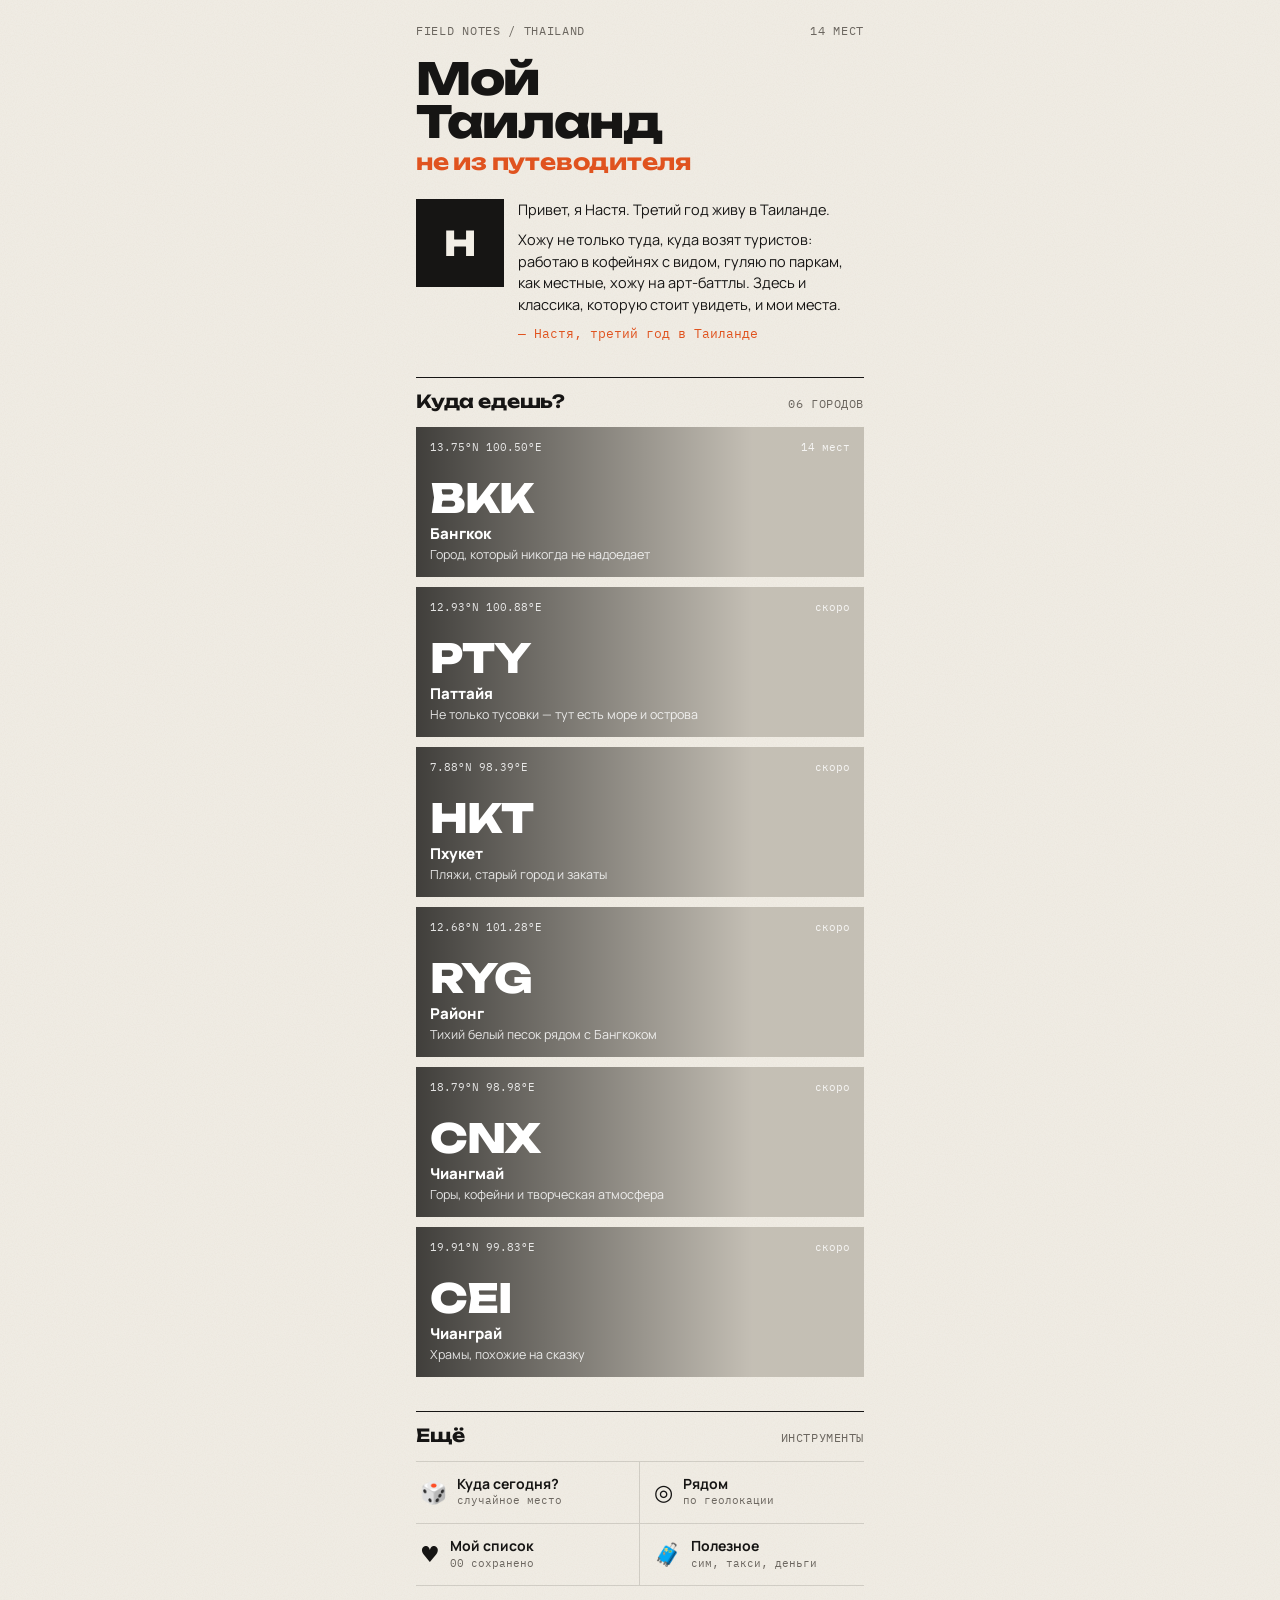
==== v2/index.html @ e49bb608 "QSNCC, Dusit Central Park, парк на крыше; фильтр «Инстаграмно» Co-Authored-By: Claude Opus 5.5 <nore" ====
<!doctype html>
<html lang="ru">
<head>
  <meta charset="utf-8">
  <meta name="viewport" content="width=device-width, initial-scale=1, viewport-fit=cover, user-scalable=no">
  <title>Мой Таиланд</title>
  <script src="https://telegram.org/js/telegram-web-app.js"></script>
  <link rel="preconnect" href="https://fonts.googleapis.com">
  <link rel="preconnect" href="https://fonts.gstatic.com" crossorigin>
  <link href="https://fonts.googleapis.com/css2?family=IBM+Plex+Mono:wght@400;500;600&family=Manrope:wght@400;500;600;700;800&family=Unbounded:wght@500;700;800&display=swap" rel="stylesheet">
  <link rel="stylesheet" href="https://unpkg.com/leaflet@1.9.4/dist/leaflet.css">
  <link rel="stylesheet" href="styles.css?v=11">
</head>
<body>
  <main id="app" aria-live="polite"></main>
  <div id="toast" class="toast" role="status"></div>
  <script src="https://unpkg.com/leaflet@1.9.4/dist/leaflet.js"></script>
  <script src="config.js?v=11"></script>
  <script src="app.js?v=11"></script>
</body>
</html>
---- v2/styles.css ----
:root {
  --paper: #f2eee6;
  --paper-2: #e6e0d4;
  --card: #fbf9f4;
  --ink: #161514;
  --ink-2: #6b665f;
  --line: rgba(22, 21, 20, 0.14);
  --accent: #e0531f;
  --green: #2f5d50;
  --sand: #d8c7a6;
  --shadow: 0 14px 28px -18px rgba(0, 0, 0, 0.5);
  --font: "Manrope", system-ui, sans-serif;
  --display: "Unbounded", "Manrope", system-ui, sans-serif;
  --mono: "IBM Plex Mono", ui-monospace, Menlo, monospace;
  --safe-top: env(safe-area-inset-top, 0px);
  --safe-bottom: env(safe-area-inset-bottom, 0px);
  --grain: url("data:image/svg+xml,%3Csvg xmlns='http://www.w3.org/2000/svg' width='160' height='160'%3E%3Cfilter id='n'%3E%3CfeTurbulence type='fractalNoise' baseFrequency='.9' numOctaves='2' stitchTiles='stitch'/%3E%3CfeColorMatrix values='0 0 0 0 0.3 0 0 0 0 0.27 0 0 0 0 0.22 0 0 0 .08 0'/%3E%3C/filter%3E%3Crect width='100%25' height='100%25' filter='url(%23n)'/%3E%3C/svg%3E");
  color-scheme: light;
}
:root[data-theme="dark"] {
  --paper: #151413;
  --paper-2: #23211f;
  --card: #1e1c1a;
  --ink: #efebe3;
  --ink-2: #9d968c;
  --line: rgba(239, 235, 227, 0.14);
  --accent: #f0652f;
  --green: #5c9c88;
  --shadow: 0 14px 28px -18px rgba(0, 0, 0, 0.9);
  color-scheme: dark;
}

* { box-sizing: border-box; -webkit-tap-highlight-color: transparent; }
html, body { margin: 0; padding: 0; }
body { background: var(--paper) var(--grain); color: var(--ink); font-family: var(--font); font-size: 15px; line-height: 1.5; -webkit-font-smoothing: antialiased; overflow-x: hidden; }
button { font: inherit; color: inherit; border: 0; background: none; cursor: pointer; padding: 0; }
img { display: block; max-width: 100%; }
#app { max-width: 480px; margin: 0 auto; min-height: 100vh; padding-bottom: calc(40px + var(--safe-bottom)); position: relative; overflow-x: hidden; }
.screen { animation: enter 0.3s ease both; }
@keyframes enter { from { opacity: 0.001; transform: translateY(6px); } to { opacity: 1; transform: none; } }

.mono { font-family: var(--mono); }
.kicker { font-family: var(--mono); font-size: 11.5px; letter-spacing: 0.06em; text-transform: uppercase; color: var(--ink-2); }
.sec { display: flex; align-items: baseline; justify-content: space-between; gap: 12px; margin: 34px 16px 12px; padding-top: 10px; border-top: 1.5px solid var(--ink); }
.sec h2 { font-family: var(--display); font-weight: 700; font-size: 18px; margin: 0; letter-spacing: -0.01em; }
.sec span { font-family: var(--mono); font-size: 11.5px; color: var(--ink-2); text-transform: uppercase; letter-spacing: 0.05em; }

/* ---------- Главная ---------- */
.cover { padding: calc(22px + var(--safe-top)) 16px 0; }
.cover .kicker { display: flex; justify-content: space-between; }
.cover h1 { font-family: var(--display); font-weight: 800; font-size: 44px; line-height: 0.98; margin: 18px 0 0; letter-spacing: -0.03em; }
.cover h1 span { color: var(--accent); display: block; font-size: 22px; font-weight: 700; letter-spacing: -0.01em; margin-top: 8px; }

.intro { display: grid; grid-template-columns: 88px 1fr; gap: 14px; margin: 26px 16px 0; }
.me { aspect-ratio: 1; background: var(--ink); color: var(--paper); display: grid; place-items: center; font-family: var(--display); font-size: 34px; font-weight: 800; overflow: hidden; position: relative; }
.me img { width: 100%; height: 100%; object-fit: cover; filter: grayscale(1) contrast(1.1); }
.intro p { margin: 0 0 8px; font-size: 14.5px; }
.intro .sign { font-family: var(--mono); font-size: 12.5px; color: var(--accent); }

.ways { display: grid; grid-template-columns: 1fr 1fr; gap: 10px; padding: 0 16px; }
.way { text-align: left; padding: 14px; min-height: 132px; display: flex; flex-direction: column; justify-content: space-between; border: 1.5px solid var(--ink); background: transparent; transition: transform 0.15s; }
.way:active { transform: scale(0.97); }
.way.local { background: var(--ink); color: var(--paper); }
.way .n { font-family: var(--mono); font-size: 11.5px; opacity: 0.7; }
.way b { font-family: var(--display); font-size: 18px; line-height: 1.1; display: block; }
.way small { display: block; font-size: 12.5px; opacity: 0.75; margin-top: 4px; }

.themes { display: grid; grid-template-columns: 1fr 1fr; gap: 10px; padding: 0 16px; }
.theme { position: relative; text-align: left; padding: 14px; min-height: 104px; display: flex; flex-direction: column; justify-content: space-between; background: var(--c); color: var(--t, #fff); transition: transform 0.15s; overflow: hidden; }
.theme:active { transform: scale(0.97); }
.theme:last-child:nth-child(odd) { grid-column: span 2; min-height: 84px; }
.theme .e { font-size: 26px; line-height: 1; }
.theme b { font-family: var(--display); font-size: 15px; font-weight: 700; line-height: 1.15; }
.theme .cnt { position: absolute; top: 12px; right: 12px; font-family: var(--mono); font-size: 11.5px; opacity: 0.85; }

.cities { display: grid; gap: 10px; padding: 0 16px; }
.city { position: relative; height: 150px; overflow: hidden; background: var(--paper-2); text-align: left; transition: transform 0.2s; }
.city:active { transform: scale(0.985); }
.city img { position: absolute; inset: 0; width: 100%; height: 100%; object-fit: cover; }
.city::after { content: ""; position: absolute; inset: 0; background: linear-gradient(90deg, rgba(0,0,0,0.72) 0%, rgba(0,0,0,0.15) 75%); }
.city .in { position: absolute; inset: 12px 14px; z-index: 1; color: #fff; display: flex; flex-direction: column; justify-content: space-between; }
.city .coords { font-family: var(--mono); font-size: 11px; opacity: 0.85; display: flex; justify-content: space-between; }
.city .code { font-family: var(--display); font-weight: 800; font-size: 40px; line-height: 0.9; letter-spacing: -0.02em; }
.city .nm { font-weight: 800; font-size: 15px; margin-top: 4px; }
.city .tl { font-size: 12.5px; opacity: 0.85; }

.tools { display: grid; grid-template-columns: 1fr 1fr; gap: 0; margin: 0 16px; border-top: 1px solid var(--line); }
.tool { text-align: left; padding: 14px 4px; border-bottom: 1px solid var(--line); display: flex; gap: 10px; align-items: center; }
.tool:nth-child(odd) { border-right: 1px solid var(--line); }
.tool:nth-child(even) { padding-left: 14px; }
.tool .e { font-size: 22px; }
.tool b { display: block; font-size: 14px; line-height: 1.2; }
.tool small { display: block; font-family: var(--mono); font-size: 11px; color: var(--ink-2); }

/* ---------- Город / подборка ---------- */
.hero { position: relative; height: 240px; overflow: hidden; background: var(--paper-2); }
.hero img { width: 100%; height: 100%; object-fit: cover; }
.hero::after { content: ""; position: absolute; inset: 0; background: linear-gradient(180deg, rgba(0,0,0,0.25), rgba(0,0,0,0) 40%, rgba(0,0,0,0.75)); }
.hero .in { position: absolute; left: 16px; right: 16px; bottom: 14px; top: calc(14px + var(--safe-top)); z-index: 1; color: #fff; display: flex; flex-direction: column; justify-content: space-between; }
.hero .coords { font-family: var(--mono); font-size: 11px; text-align: right; opacity: 0.85; }
.hero .code { font-family: var(--display); font-weight: 800; font-size: 54px; line-height: 0.9; letter-spacing: -0.03em; }
.hero h1 { margin: 6px 0 0; font-size: 20px; font-weight: 800; }
.hero p { margin: 2px 0 0; font-size: 13.5px; opacity: 0.9; }
.page-title { padding: calc(66px + var(--safe-top)) 16px 0; }
.tg .page-title { padding-top: calc(22px + var(--safe-top)); }
.page-title h1 { font-family: var(--display); font-weight: 800; font-size: 30px; line-height: 1.05; margin: 8px 0 0; letter-spacing: -0.02em; }
.page-title p { margin: 10px 0 0; color: var(--ink-2); font-size: 14.5px; }

.filters { position: sticky; top: 0; z-index: 20; padding: 12px 0 10px; background: color-mix(in srgb, var(--paper) 94%, transparent); backdrop-filter: blur(10px); -webkit-backdrop-filter: blur(10px); border-bottom: 1px solid var(--line); }
.chips { display: flex; gap: 6px; overflow-x: auto; padding: 0 16px; scrollbar-width: none; }
.chips::-webkit-scrollbar { display: none; }
.chips + .chips { margin-top: 8px; }
.chip { flex: 0 0 auto; white-space: nowrap; padding: 7px 12px; font-weight: 700; font-size: 13px; border: 1.5px solid var(--ink); }
.chip.small { font-family: var(--mono); font-weight: 500; font-size: 12px; padding: 5px 10px; border-color: var(--line); }
.chip.on { background: var(--ink); color: var(--paper); }
.chip.small.on { background: var(--green); border-color: var(--green); color: #fff; }

.bar { display: flex; justify-content: space-between; align-items: center; padding: 12px 16px 0; }
.bar .count { font-family: var(--mono); font-size: 12px; color: var(--ink-2); text-transform: uppercase; letter-spacing: 0.05em; }
.seg { display: inline-flex; border: 1.5px solid var(--ink); }
.seg button { padding: 5px 12px; font-size: 12.5px; font-weight: 700; }
.seg button.on { background: var(--ink); color: var(--paper); }

/* ---------- Карточка: кадр плёнки ---------- */
.feed { display: grid; gap: 28px; padding: 16px 16px 0; }
.frame { text-align: left; width: 100%; transition: transform 0.2s; }
.frame:active { transform: scale(0.985); }
.frame .img { position: relative; aspect-ratio: 4 / 3; background: var(--paper-2); overflow: hidden; }
.frame .img img { width: 100%; height: 100%; object-fit: cover; }
.noimg { position: absolute; inset: 0; display: grid; place-items: center; font-size: 52px; background: repeating-linear-gradient(-45deg, var(--paper-2) 0 10px, var(--paper) 10px 20px); }
.cover-art {
  position: absolute; inset: 0; background: var(--c); color: var(--t, #fff);
  display: flex; flex-direction: column; justify-content: flex-end; padding: 18px;
  background-image: radial-gradient(circle at 85% 20%, rgba(255,255,255,0.14) 0 18%, transparent 18.5%), linear-gradient(transparent 0 0);
}
.cover-art .e { position: absolute; top: 58px; right: 30px; font-size: 52px; line-height: 1; }
.cover-art .t { font-family: var(--display); font-weight: 800; font-size: 28px; line-height: 1; letter-spacing: -0.02em; max-width: 90%; }
.cover-art .d { font-family: var(--mono); font-size: 11px; text-transform: uppercase; letter-spacing: 0.06em; opacity: 0.8; margin-top: 8px; }
.gallery .slide .cover-art { position: relative; height: 100%; }
.strip { display: flex; justify-content: space-between; gap: 10px; font-family: var(--mono); font-size: 11px; text-transform: uppercase; letter-spacing: 0.04em; color: var(--ink-2); padding: 8px 0 0; border-bottom: 1px solid var(--line); padding-bottom: 7px; }
.strip .price { color: var(--green); font-weight: 600; }
.frame h3 { font-family: var(--display); font-weight: 700; font-size: 19px; line-height: 1.15; margin: 10px 0 0; letter-spacing: -0.01em; }
.note { font-family: var(--mono); font-size: 13px; line-height: 1.45; margin: 6px 0 0; color: var(--ink); }
.note::before { content: "→ "; color: var(--accent); font-weight: 600; }
.frame .dist { font-family: var(--mono); font-size: 12px; color: var(--accent); margin-top: 6px; }
.fav { position: absolute; right: 10px; bottom: 10px; width: 38px; height: 38px; background: rgba(251, 249, 244, 0.94); color: #161514; display: grid; place-items: center; font-size: 17px; z-index: 3; }

.stamp {
  position: absolute; top: 12px; right: 12px; z-index: 3;
  font-family: var(--mono); font-size: 10.5px; font-weight: 600; letter-spacing: 0.1em; text-transform: uppercase;
  color: var(--sc, var(--accent)); background: rgba(251, 249, 244, 0.92);
  border: 1.5px solid currentColor; outline: 1.5px solid currentColor; outline-offset: 2px;
  padding: 3px 7px; transform: rotate(-4deg);
}
.stamp.inline { position: static; display: inline-block; margin: 4px 4px 0 2px; }
.local-label { position: absolute; top: 12px; left: 12px; z-index: 3; background: var(--ink); color: var(--paper); font-family: var(--mono); font-size: 10.5px; letter-spacing: 0.08em; text-transform: uppercase; padding: 4px 8px; }

/* ---------- Детальная ---------- */
.gallery { position: relative; background: #000; }
.gallery .track { display: flex; overflow-x: auto; scroll-snap-type: x mandatory; scrollbar-width: none; aspect-ratio: 4 / 3; }
.gallery .track::-webkit-scrollbar { display: none; }
.gallery .slide { flex: 0 0 100%; scroll-snap-align: center; position: relative; }
.gallery .slide img { width: 100%; height: 100%; object-fit: cover; }
.gallery .noimg { position: relative; flex: 0 0 100%; }
.gallery .counter { position: absolute; right: 12px; bottom: 12px; font-family: var(--mono); font-size: 11.5px; color: #fff; background: rgba(0,0,0,0.55); padding: 3px 8px; }

.d-body { padding: 18px 16px 0; }
.d-body .strip { border-bottom: 1.5px solid var(--ink); }
.d-body h1 { font-family: var(--display); font-weight: 800; font-size: 30px; line-height: 1.05; margin: 14px 0 0; letter-spacing: -0.02em; }
.d-body .en { font-family: var(--mono); color: var(--ink-2); font-size: 12px; margin-top: 6px; }
.d-body .stamps { margin-top: 12px; }
.fieldnote { margin-top: 18px; padding: 2px 0 2px 14px; border-left: 3px solid var(--accent); }
.fieldnote .k { font-family: var(--mono); font-size: 11px; color: var(--ink-2); letter-spacing: 0.06em; text-transform: uppercase; }
.fieldnote p { font-family: var(--mono); font-size: 15px; line-height: 1.45; margin: 4px 0 0; }
.d-body .desc { margin: 16px 0 0; font-size: 15.5px; white-space: pre-line; }

.tipbox { margin-top: 20px; background: var(--ink); color: var(--paper); padding: 16px; }
.tipbox .k { font-family: var(--mono); font-size: 11px; color: var(--accent); letter-spacing: 0.08em; text-transform: uppercase; margin-bottom: 6px; }
.tipbox p { margin: 0; font-size: 14.5px; }

.facts { margin-top: 22px; border-top: 1.5px solid var(--ink); }
.fact { display: grid; grid-template-columns: 112px 1fr; gap: 12px; padding: 11px 0; border-bottom: 1px solid var(--line); }
.fact .k { font-family: var(--mono); font-size: 11px; color: var(--ink-2); text-transform: uppercase; letter-spacing: 0.05em; padding-top: 3px; }
.fact .v { font-size: 14.5px; }
.fact.warn .k { color: var(--accent); }
.facts.solo .fact { grid-template-columns: 1fr; gap: 2px; }

.links { display: flex; gap: 8px; flex-wrap: wrap; margin-top: 16px; }
.links button { border: 1.5px solid var(--ink); padding: 7px 12px; font-weight: 700; font-size: 13px; }
.related { margin-top: 22px; border-top: 1.5px solid var(--ink); }
.related .k { font-family: var(--mono); font-size: 11px; color: var(--ink-2); text-transform: uppercase; letter-spacing: 0.06em; padding: 10px 0 4px; }
.rel { display: grid; grid-template-columns: 64px 1fr auto; gap: 12px; align-items: center; width: 100%; text-align: left; padding: 10px 0; border-bottom: 1px solid var(--line); }
.rel .th { width: 64px; height: 64px; overflow: hidden; background: var(--ink); display: grid; place-items: center; }
.rel .th img { width: 100%; height: 100%; object-fit: cover; }
.rel .th .e { font-size: 28px; }
.rel b { display: block; font-family: var(--display); font-size: 15px; }
.rel small { display: block; font-family: var(--mono); font-size: 12px; color: var(--ink-2); margin-top: 2px; }
.rel .arr { color: var(--accent); font-weight: 800; font-size: 18px; }
.credits { color: var(--ink-2); font-size: 11px; margin-top: 18px; line-height: 1.4; font-family: var(--mono); }

.actions { position: sticky; bottom: 0; z-index: 30; display: grid; grid-template-columns: 1fr auto auto; gap: 8px; padding: 12px 16px calc(12px + var(--safe-bottom)); margin-top: 24px; background: color-mix(in srgb, var(--paper) 94%, transparent); backdrop-filter: blur(10px); -webkit-backdrop-filter: blur(10px); border-top: 1px solid var(--line); }
.btn-main { background: var(--accent); color: #fff; font-weight: 800; font-size: 15px; padding: 14px; }
.btn-ico { width: 50px; border: 1.5px solid var(--ink); font-size: 19px; display: grid; place-items: center; }
.btn-main:active, .btn-ico:active { transform: scale(0.97); }

/* ---------- Полезное ---------- */
.index { margin: 18px 16px 0; border-top: 1.5px solid var(--ink); }
.idx { display: grid; grid-template-columns: 34px 1fr auto; gap: 10px; align-items: center; width: 100%; text-align: left; padding: 14px 0; border-bottom: 1px solid var(--line); }
.idx .n { font-family: var(--mono); font-size: 12px; color: var(--accent); }
.idx b { display: block; font-size: 15.5px; }
.idx small { display: block; font-size: 12.5px; color: var(--ink-2); }
.idx .e { font-size: 22px; }
.apps { display: flex; flex-wrap: wrap; gap: 8px; margin-top: 10px; }
.app { text-align: left; border: 1.5px solid var(--ink); padding: 8px 12px; }
.app b { display: block; font-size: 14px; }
.app b::after { content: " ↗"; color: var(--accent); }
.app small { display: block; font-family: var(--mono); font-size: 11px; color: var(--ink-2); }

/* ---------- Карта ---------- */
.map { height: calc(100vh - 230px); min-height: 360px; margin: 14px 16px 0; border: 1.5px solid var(--ink); z-index: 1; }
.pin { width: 30px; height: 30px; background: var(--accent); border: 2px solid #fff; box-shadow: 0 3px 8px rgba(0,0,0,0.35); display: grid; place-items: center; font-size: 14px; }
.pin.local { background: #161514; }
.leaflet-popup-content-wrapper { border-radius: 0; }
.leaflet-popup-content { font-family: var(--font); margin: 10px 12px; }
.popup b { font-family: var(--display); font-size: 14px; display: block; }
.popup .m { font-family: var(--mono); font-size: 12px; display: block; margin: 3px 0; }
.popup button { color: var(--accent); font-weight: 800; font-size: 13px; }

/* ---------- Прочее ---------- */
.back { position: fixed; top: calc(12px + var(--safe-top)); left: max(12px, calc(50% - 228px)); z-index: 40; width: 40px; height: 40px; background: var(--card); color: var(--ink); display: grid; place-items: center; font-size: 22px; font-weight: 800; border: 1.5px solid var(--ink); }
.tg .back { display: none; }
.empty { text-align: center; padding: 40px 24px; color: var(--ink-2); }
.empty b { display: block; font-family: var(--display); color: var(--ink); font-size: 17px; margin: 8px 0 4px; }
.empty .e { font-size: 40px; }
.empty button { margin-top: 14px; }
.skeleton { height: 220px; margin: 16px; background: var(--paper-2); animation: pulse 1.2s infinite alternate; }
@keyframes pulse { to { opacity: 0.5; } }
.toast { position: fixed; left: 50%; bottom: calc(92px + var(--safe-bottom)); transform: translate(-50%, 16px); background: var(--ink); color: var(--paper); padding: 10px 16px; font-weight: 700; font-size: 14px; opacity: 0; pointer-events: none; transition: 0.25s; z-index: 100; white-space: nowrap; }
.toast.show { opacity: 1; transform: translate(-50%, 0); }
img.broken { opacity: 0; }
@media (prefers-reduced-motion: reduce) { * { animation: none !important; transition: none !important; } }
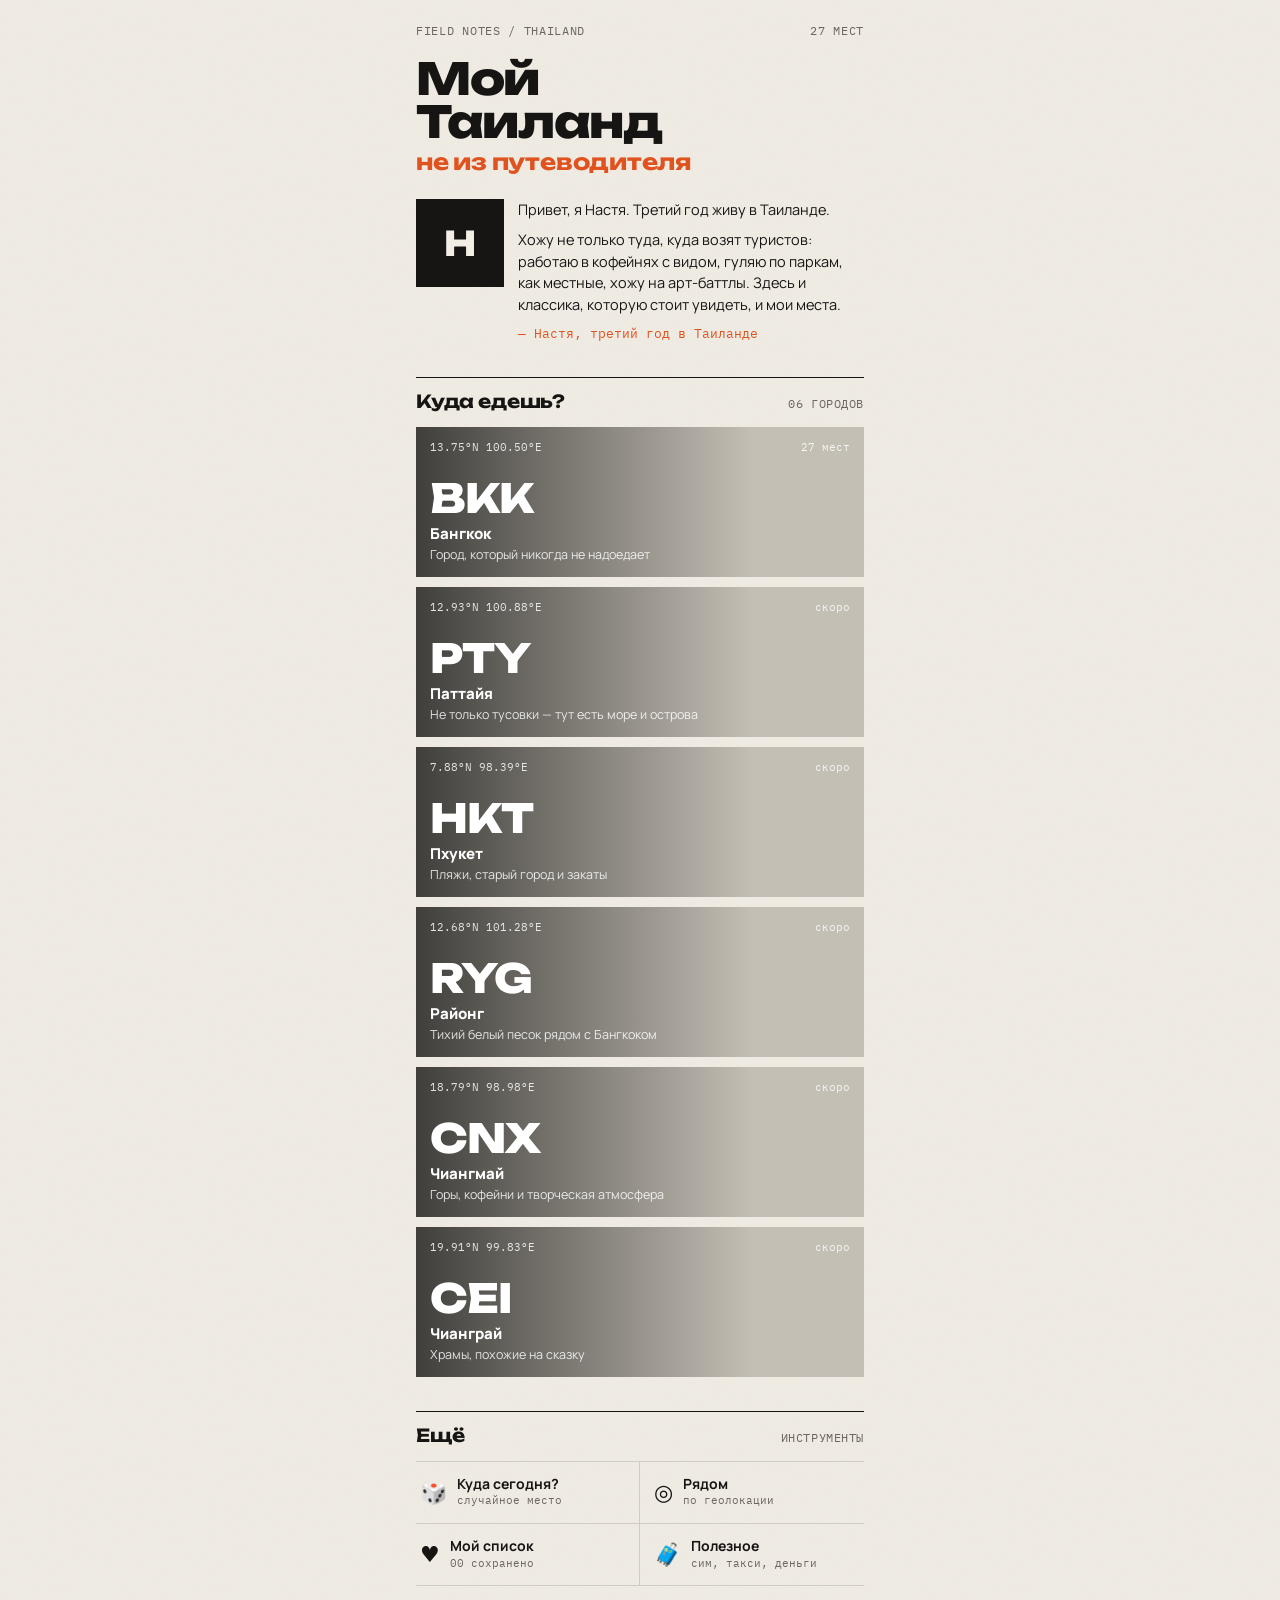
==== commit 5e1eb1fc: "Тема «Шопинг» вместо «Спа и восстановление» Co-Authored-By: Claude Opus 5.5 <noreply@anthropic.com>" ====
--- a/v2/index.html
+++ b/v2/index.html
@@ -9,13 +9,13 @@
   <link rel="preconnect" href="https://fonts.gstatic.com" crossorigin>
   <link href="https://fonts.googleapis.com/css2?family=IBM+Plex+Mono:wght@400;500;600&family=Manrope:wght@400;500;600;700;800&family=Unbounded:wght@500;700;800&display=swap" rel="stylesheet">
   <link rel="stylesheet" href="https://unpkg.com/leaflet@1.9.4/dist/leaflet.css">
-  <link rel="stylesheet" href="styles.css?v=11">
+  <link rel="stylesheet" href="styles.css?v=12">
 </head>
 <body>
   <main id="app" aria-live="polite"></main>
   <div id="toast" class="toast" role="status"></div>
   <script src="https://unpkg.com/leaflet@1.9.4/dist/leaflet.js"></script>
-  <script src="config.js?v=11"></script>
-  <script src="app.js?v=11"></script>
+  <script src="config.js?v=12"></script>
+  <script src="app.js?v=12"></script>
 </body>
 </html>
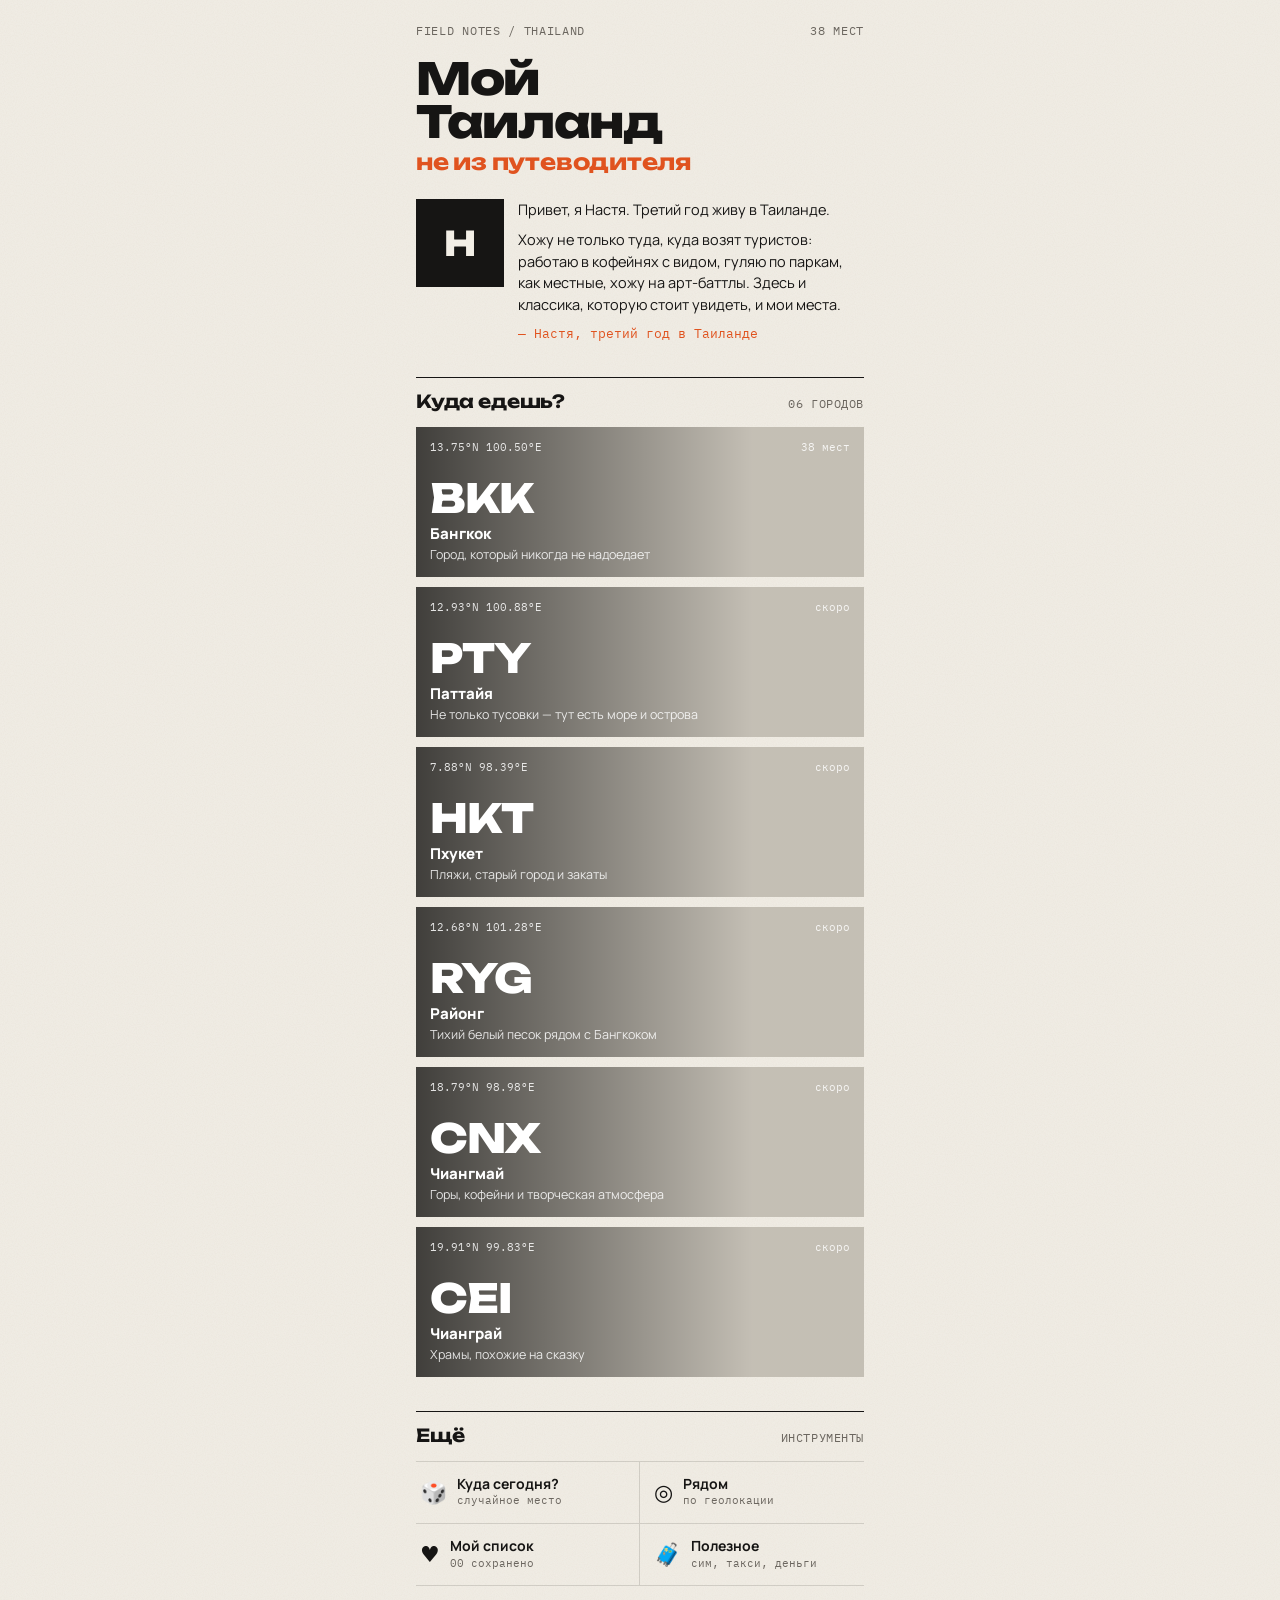
==== commit b58a115c: "Always fetch fresh data Co-Authored-By: Claude Opus 5.5 <noreply@anthropic.com>" ====
--- a/v2/index.html
+++ b/v2/index.html
@@ -9,13 +9,13 @@
   <link rel="preconnect" href="https://fonts.gstatic.com" crossorigin>
   <link href="https://fonts.googleapis.com/css2?family=IBM+Plex+Mono:wght@400;500;600&family=Manrope:wght@400;500;600;700;800&family=Unbounded:wght@500;700;800&display=swap" rel="stylesheet">
   <link rel="stylesheet" href="https://unpkg.com/leaflet@1.9.4/dist/leaflet.css">
-  <link rel="stylesheet" href="styles.css?v=12">
+  <link rel="stylesheet" href="styles.css?v=17">
 </head>
 <body>
   <main id="app" aria-live="polite"></main>
   <div id="toast" class="toast" role="status"></div>
   <script src="https://unpkg.com/leaflet@1.9.4/dist/leaflet.js"></script>
-  <script src="config.js?v=12"></script>
-  <script src="app.js?v=12"></script>
+  <script src="config.js?v=17"></script>
+  <script src="app.js?v=17"></script>
 </body>
 </html>
--- a/v2/styles.css
+++ b/v2/styles.css
@@ -68,9 +68,9 @@
 .themes { display: grid; grid-template-columns: 1fr 1fr; gap: 10px; padding: 0 16px; }
 .theme { position: relative; text-align: left; padding: 14px; min-height: 104px; display: flex; flex-direction: column; justify-content: space-between; background: var(--c); color: var(--t, #fff); transition: transform 0.15s; overflow: hidden; }
 .theme:active { transform: scale(0.97); }
-.theme:last-child:nth-child(odd) { grid-column: span 2; min-height: 84px; }
+.theme.wide { grid-column: span 2; min-height: 84px; }
 .theme .e { font-size: 26px; line-height: 1; }
-.theme b { font-family: var(--display); font-size: 15px; font-weight: 700; line-height: 1.15; }
+.theme b { font-family: var(--display); font-size: 15px; font-weight: 700; line-height: 1.15; hyphens: auto; -webkit-hyphens: auto; overflow-wrap: anywhere; }
 .theme .cnt { position: absolute; top: 12px; right: 12px; font-family: var(--mono); font-size: 11.5px; opacity: 0.85; }
 
 .cities { display: grid; gap: 10px; padding: 0 16px; }
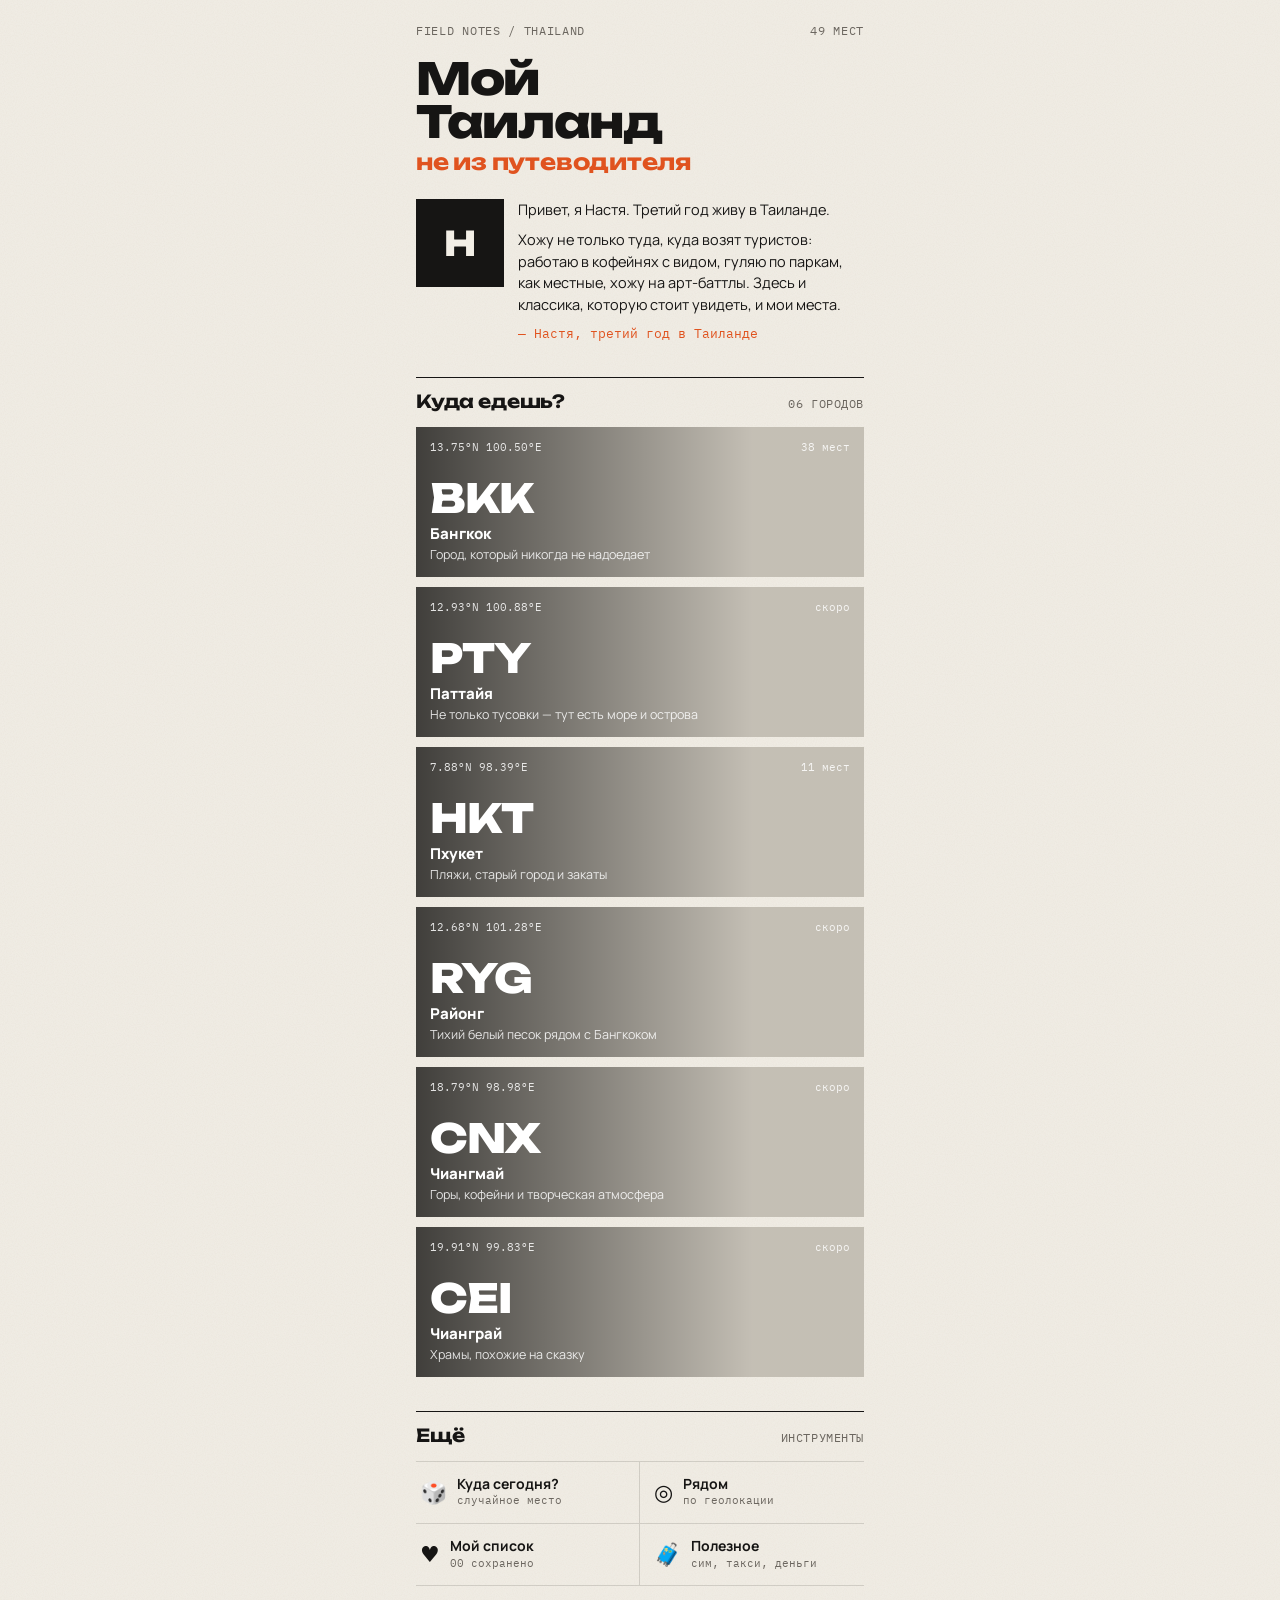
==== commit 5b923fe4: "Phuket: 11 places; generic day-trip label Co-Authored-By: Claude Opus 5.5 <noreply@anthropic.com>" ====
--- a/v2/index.html
+++ b/v2/index.html
@@ -9,13 +9,13 @@
   <link rel="preconnect" href="https://fonts.gstatic.com" crossorigin>
   <link href="https://fonts.googleapis.com/css2?family=IBM+Plex+Mono:wght@400;500;600&family=Manrope:wght@400;500;600;700;800&family=Unbounded:wght@500;700;800&display=swap" rel="stylesheet">
   <link rel="stylesheet" href="https://unpkg.com/leaflet@1.9.4/dist/leaflet.css">
-  <link rel="stylesheet" href="styles.css?v=17">
+  <link rel="stylesheet" href="styles.css?v=18">
 </head>
 <body>
   <main id="app" aria-live="polite"></main>
   <div id="toast" class="toast" role="status"></div>
   <script src="https://unpkg.com/leaflet@1.9.4/dist/leaflet.js"></script>
-  <script src="config.js?v=17"></script>
-  <script src="app.js?v=17"></script>
+  <script src="config.js?v=18"></script>
+  <script src="app.js?v=18"></script>
 </body>
 </html>
